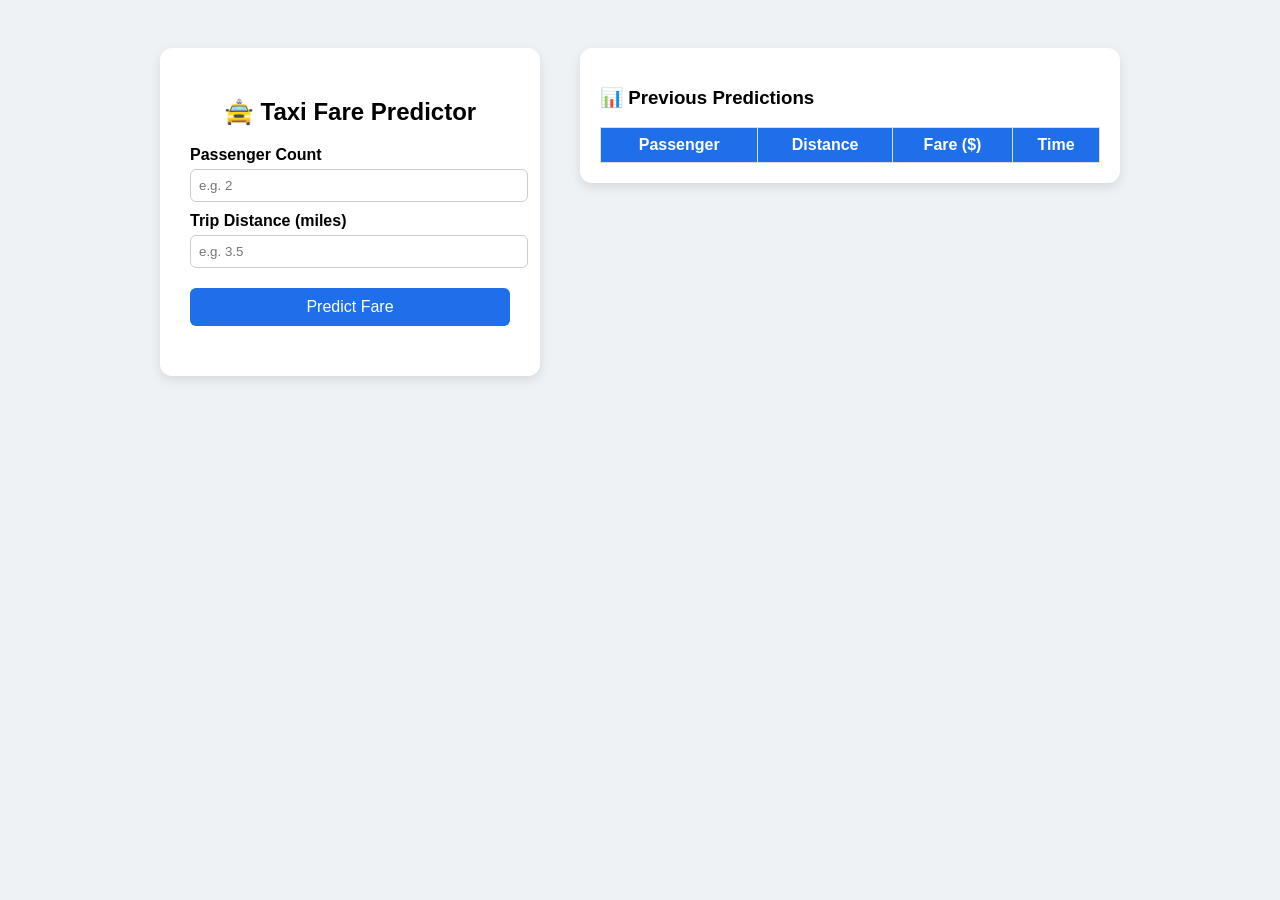
==== templates/index.html @ bf5ef7bc "fix CI/CD indentation + airflow integration" ====
<!DOCTYPE html>
<html lang="en">
<head>
    <meta charset="UTF-8">
    <title>Taxi Fare Predictor</title>

    <style>
        body {
            font-family: Arial, sans-serif;
            background: #eef2f5;
            display: flex;
            justify-content: center;
            align-items: flex-start;
            gap: 40px;
            padding: 40px;
        }

        .card {
            background: white;
            padding: 30px;
            border-radius: 12px;
            width: 320px;
            box-shadow: 0 4px 12px rgba(0,0,0,0.1);
        }

        h2 {
            text-align: center;
        }

        label {
            display: block;
            margin-top: 10px;
            font-weight: bold;
        }

        input {
            width: 100%;
            padding: 8px;
            margin-top: 5px;
            border-radius: 6px;
            border: 1px solid #ccc;
        }

        button {
            margin-top: 20px;
            width: 100%;
            padding: 10px;
            background: #1f6feb;
            color: white;
            border: none;
            border-radius: 6px;
            font-size: 16px;
            cursor: pointer;
        }

        button:hover {
            background: #155ab6;
        }

        #result {
            margin-top: 20px;
            font-size: 18px;
            font-weight: bold;
            text-align: center;
        }

        .table-container {
            background: white;
            padding: 20px;
            border-radius: 12px;
            box-shadow: 0 4px 12px rgba(0,0,0,0.1);
            width: 500px;
        }

        table {
            width: 100%;
            border-collapse: collapse;
        }

        th, td {
            padding: 8px;
            border: 1px solid #ddd;
            text-align: center;
        }

        th {
            background: #1f6feb;
            color: white;
        }
    </style>
</head>

<body>

<!-- LEFT: Predictor -->
<div class="card">
    <h2>🚖 Taxi Fare Predictor</h2>

    <label>Passenger Count</label>
    <input type="number" id="passenger_count" placeholder="e.g. 2">

    <label>Trip Distance (miles)</label>
    <input type="number" id="trip_distance" step="0.1" placeholder="e.g. 3.5">

    <button onclick="predictFare()">Predict Fare</button>

    <div id="result"></div>
</div>

<!-- RIGHT: History Table -->
<div class="table-container">
    <h3>📊 Previous Predictions</h3>

    <table id="historyTable">
        <thead>
            <tr>
                <th>Passenger</th>
                <th>Distance</th>
                <th>Fare ($)</th>
                <th>Time</th>
            </tr>
        </thead>
        <tbody></tbody>
    </table>
</div>

<script>
async function predictFare() {
    const passenger_count = document.getElementById("passenger_count").value;
    const trip_distance = document.getElementById("trip_distance").value;

    if (!passenger_count || !trip_distance) {
        document.getElementById("result").innerText = "⚠️ Please fill all fields";
        return;
    }

    try {
        const response = await fetch("/predict", {
            method: "POST",
            headers: {
                "Content-Type": "application/json"
            },
            body: JSON.stringify({
                passenger_count: parseInt(passenger_count),
                trip_distance: parseFloat(trip_distance)
            })
        });

        const data = await response.json();

        document.getElementById("result").innerText =
            "💰 Predicted Fare: $" + data.predicted_fare.toFixed(2);

        loadHistory();  // ✅ refresh table

    } catch (error) {
        document.getElementById("result").innerText =
            "❌ Error getting prediction";
    }
}

async function loadHistory() {
    const response = await fetch("/history");
    const data = await response.json();

    const tableBody = document.querySelector("#historyTable tbody");
    tableBody.innerHTML = "";

    data.forEach(row => {
        const tr = document.createElement("tr");

        tr.innerHTML = `
            <td>${row.passenger_count}</td>
            <td>${row.trip_distance}</td>
            <td>${row.predicted_fare.toFixed(2)}</td>
            <td>${new Date(row.created_at).toLocaleString()}</td>
        `;

        tableBody.appendChild(tr);
    });
}

// Load history on page load
window.onload = loadHistory;
</script>

</body>
</html>
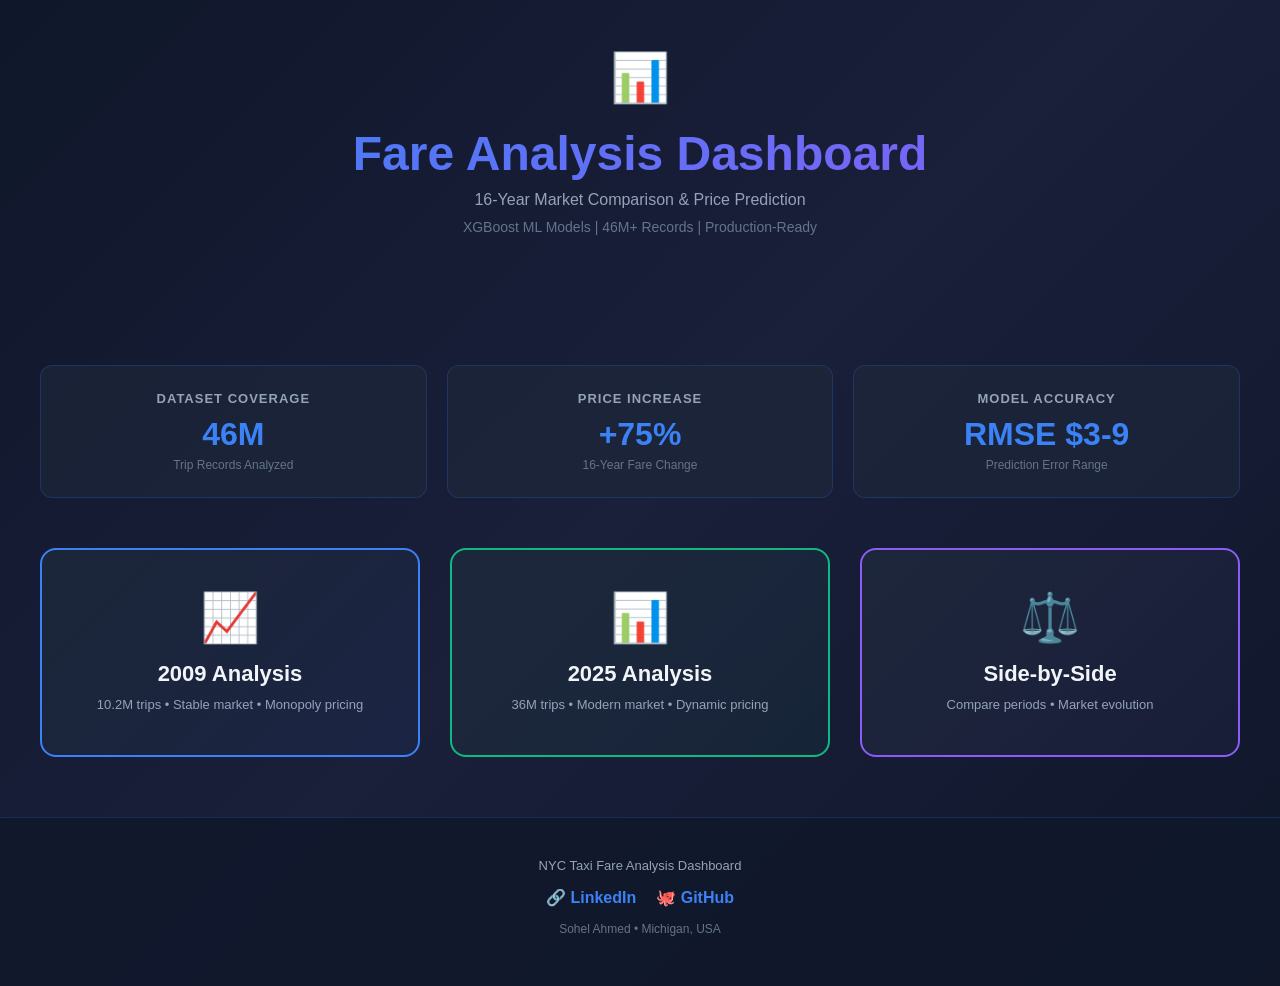
==== commit 04c68ca9: "NYC Taxi Fare Analysis Dashboard - XGBoost, FastAPI, Interactive Charts" ====
--- a/templates/index.html
+++ b/templates/index.html
@@ -2,187 +2,114 @@
 <html lang="en">
 <head>
     <meta charset="UTF-8">
-    <title>Taxi Fare Predictor</title>
-
+    <meta name="viewport" content="width=device-width, initial-scale=1.0">
+    <title>Fare Analysis Dashboard | NYC Taxi</title>
     <style>
+        * {margin: 0; padding: 0; box-sizing: border-box;}
         body {
-            font-family: Arial, sans-serif;
-            background: #eef2f5;
+            font-family: -apple-system, BlinkMacSystemFont, 'Segoe UI', 'Roboto', sans-serif;
+            background: linear-gradient(135deg, #0f172a 0%, #1a1f3a 50%, #0f172a 100%);
+            color: #e2e8f0;
+            min-height: 100vh;
             display: flex;
-            justify-content: center;
-            align-items: flex-start;
-            gap: 40px;
-            padding: 40px;
+            flex-direction: column;
         }
-
-        .card {
-            background: white;
-            padding: 30px;
-            border-radius: 12px;
-            width: 320px;
-            box-shadow: 0 4px 12px rgba(0,0,0,0.1);
-        }
-
-        h2 {
-            text-align: center;
-        }
-
-        label {
-            display: block;
-            margin-top: 10px;
-            font-weight: bold;
-        }
-
-        input {
-            width: 100%;
-            padding: 8px;
-            margin-top: 5px;
-            border-radius: 6px;
-            border: 1px solid #ccc;
-        }
-
-        button {
-            margin-top: 20px;
-            width: 100%;
-            padding: 10px;
-            background: #1f6feb;
-            color: white;
-            border: none;
-            border-radius: 6px;
-            font-size: 16px;
-            cursor: pointer;
-        }
-
-        button:hover {
-            background: #155ab6;
-        }
-
-        #result {
-            margin-top: 20px;
-            font-size: 18px;
-            font-weight: bold;
-            text-align: center;
-        }
-
-        .table-container {
-            background: white;
-            padding: 20px;
-            border-radius: 12px;
-            box-shadow: 0 4px 12px rgba(0,0,0,0.1);
-            width: 500px;
-        }
-
-        table {
-            width: 100%;
-            border-collapse: collapse;
-        }
-
-        th, td {
-            padding: 8px;
-            border: 1px solid #ddd;
-            text-align: center;
-        }
-
-        th {
-            background: #1f6feb;
-            color: white;
+        .content {flex: 1; display: flex; align-items: center; justify-content: center; padding: 20px;}
+        .container {max-width: 1200px; width: 100%;}
+        .header {text-align: center; margin-bottom: 60px; padding: 30px;}
+        .logo {font-size: 48px; margin-bottom: 20px;}
+        .header h1 {font-size: 48px; font-weight: 700; margin-bottom: 10px; background: linear-gradient(135deg, #3b82f6 0%, #8b5cf6 100%); -webkit-background-clip: text; -webkit-text-fill-color: transparent; background-clip: text;}
+        .header p {font-size: 16px; color: #94a3b8; margin-bottom: 10px; font-weight: 500;}
+        .tagline {font-size: 14px; color: #64748b; margin-bottom: 40px;}
+        .stats-overview {display: grid; grid-template-columns: repeat(3, 1fr); gap: 20px; margin-bottom: 50px;}
+        .stat-card {background: rgba(30, 41, 59, 0.6); border: 1px solid rgba(59, 130, 246, 0.2); border-radius: 12px; padding: 25px; text-align: center;}
+        .stat-card h3 {color: #94a3b8; font-size: 13px; text-transform: uppercase; letter-spacing: 1px; margin-bottom: 10px; font-weight: 600;}
+        .stat-value {font-size: 32px; font-weight: 700; color: #3b82f6; margin-bottom: 5px;}
+        .stat-detail {font-size: 12px; color: #64748b;}
+        .buttons-grid {display: grid; grid-template-columns: repeat(auto-fit, minmax(280px, 1fr)); gap: 30px; margin-bottom: 40px;}
+        .nav-button {background: rgba(30, 41, 59, 0.8); border: 2px solid transparent; border-radius: 16px; padding: 40px 30px; cursor: pointer; transition: all 0.3s ease; text-decoration: none; display: flex; flex-direction: column; align-items: center; text-align: center;}
+        .nav-button:hover {transform: translateY(-8px); box-shadow: 0 20px 40px rgba(0, 0, 0, 0.3);}
+        .nav-button.period-2009 {border-color: #3b82f6; background: linear-gradient(135deg, rgba(30, 41, 59, 0.8) 0%, rgba(59, 130, 246, 0.05) 100%);}
+        .nav-button.period-2009:hover {border-color: #60a5fa; background: linear-gradient(135deg, rgba(30, 41, 59, 0.9) 0%, rgba(59, 130, 246, 0.15) 100%); box-shadow: 0 20px 40px rgba(59, 130, 246, 0.2);}
+        .nav-button.period-2025 {border-color: #10b981; background: linear-gradient(135deg, rgba(30, 41, 59, 0.8) 0%, rgba(16, 185, 129, 0.05) 100%);}
+        .nav-button.period-2025:hover {border-color: #34d399; background: linear-gradient(135deg, rgba(30, 41, 59, 0.9) 0%, rgba(16, 185, 129, 0.15) 100%); box-shadow: 0 20px 40px rgba(16, 185, 129, 0.2);}
+        .nav-button.comparison {border-color: #8b5cf6; background: linear-gradient(135deg, rgba(30, 41, 59, 0.8) 0%, rgba(139, 92, 246, 0.05) 100%);}
+        .nav-button.comparison:hover {border-color: #a78bfa; background: linear-gradient(135deg, rgba(30, 41, 59, 0.9) 0%, rgba(139, 92, 246, 0.15) 100%); box-shadow: 0 20px 40px rgba(139, 92, 246, 0.2);}
+        .button-icon {font-size: 48px; margin-bottom: 15px;}
+        .button-title {font-size: 22px; font-weight: 700; margin-bottom: 8px; color: #f1f5f9;}
+        .button-subtitle {font-size: 13px; color: #94a3b8; line-height: 1.5;}
+        .footer {background: rgba(15, 23, 42, 0.8); border-top: 1px solid rgba(59, 130, 246, 0.2); padding: 40px 20px; text-align: center;}
+        .footer-content {max-width: 1200px; margin: 0 auto;}
+        .footer p {color: #94a3b8; font-size: 13px; margin-bottom: 10px;}
+        .footer-links {display: flex; justify-content: center; gap: 20px; flex-wrap: wrap; margin-top: 15px;}
+        .footer-link {color: #3b82f6; text-decoration: none; font-weight: 600; transition: color 0.3s;}
+        .footer-link:hover {color: #60a5fa;}
+        @media (max-width: 768px) {
+            .header h1 {font-size: 32px;}
+            .stats-overview {grid-template-columns: 1fr;}
+            .buttons-grid {grid-template-columns: 1fr;}
         }
     </style>
 </head>
-
 <body>
 
-<!-- LEFT: Predictor -->
-<div class="card">
-    <h2>🚖 Taxi Fare Predictor</h2>
+<div class="content">
+    <div class="container">
+        <div class="header">
+            <div class="logo">📊</div>
+            <h1>Fare Analysis Dashboard</h1>
+            <p>16-Year Market Comparison & Price Prediction</p>
+            <div class="tagline">XGBoost ML Models | 46M+ Records | Production-Ready</div>
+        </div>
 
-    <label>Passenger Count</label>
-    <input type="number" id="passenger_count" placeholder="e.g. 2">
+        <div class="stats-overview">
+            <div class="stat-card">
+                <h3>Dataset Coverage</h3>
+                <div class="stat-value">46M</div>
+                <div class="stat-detail">Trip Records Analyzed</div>
+            </div>
+            <div class="stat-card">
+                <h3>Price Increase</h3>
+                <div class="stat-value">+75%</div>
+                <div class="stat-detail">16-Year Fare Change</div>
+            </div>
+            <div class="stat-card">
+                <h3>Model Accuracy</h3>
+                <div class="stat-value">RMSE $3-9</div>
+                <div class="stat-detail">Prediction Error Range</div>
+            </div>
+        </div>
 
-    <label>Trip Distance (miles)</label>
-    <input type="number" id="trip_distance" step="0.1" placeholder="e.g. 3.5">
-
-    <button onclick="predictFare()">Predict Fare</button>
-
-    <div id="result"></div>
+        <div class="buttons-grid">
+            <a href="/2009" class="nav-button period-2009">
+                <div class="button-icon">📈</div>
+                <div class="button-title">2009 Analysis</div>
+                <div class="button-subtitle">10.2M trips • Stable market • Monopoly pricing</div>
+            </a>
+            <a href="/2025" class="nav-button period-2025">
+                <div class="button-icon">📊</div>
+                <div class="button-title">2025 Analysis</div>
+                <div class="button-subtitle">36M trips • Modern market • Dynamic pricing</div>
+            </a>
+            <a href="/comparison" class="nav-button comparison">
+                <div class="button-icon">⚖️</div>
+                <div class="button-title">Side-by-Side</div>
+                <div class="button-subtitle">Compare periods • Market evolution</div>
+            </a>
+        </div>
+    </div>
 </div>
 
-<!-- RIGHT: History Table -->
-<div class="table-container">
-    <h3>📊 Previous Predictions</h3>
-
-    <table id="historyTable">
-        <thead>
-            <tr>
-                <th>Passenger</th>
-                <th>Distance</th>
-                <th>Fare ($)</th>
-                <th>Time</th>
-            </tr>
-        </thead>
-        <tbody></tbody>
-    </table>
+<div class="footer">
+    <div class="footer-content">
+        <p>NYC Taxi Fare Analysis Dashboard</p>
+        <div class="footer-links">
+            <a href="https://linkedin.com/in/sohelcu06" class="footer-link" target="_blank">🔗 LinkedIn</a>
+            <a href="https://github.com/sohel10" class="footer-link" target="_blank">🐙 GitHub</a>
+        </div>
+        <p style="margin-top: 15px; color: #64748b; font-size: 12px;">Sohel Ahmed • Michigan, USA</p>
+    </div>
 </div>
 
-<script>
-async function predictFare() {
-    const passenger_count = document.getElementById("passenger_count").value;
-    const trip_distance = document.getElementById("trip_distance").value;
-
-    if (!passenger_count || !trip_distance) {
-        document.getElementById("result").innerText = "⚠️ Please fill all fields";
-        return;
-    }
-
-    try {
-        const response = await fetch("/predict", {
-            method: "POST",
-            headers: {
-                "Content-Type": "application/json"
-            },
-            body: JSON.stringify({
-                passenger_count: parseInt(passenger_count),
-                trip_distance: parseFloat(trip_distance)
-            })
-        });
-
-        const data = await response.json();
-
-        document.getElementById("result").innerText =
-            "💰 Predicted Fare: $" + data.predicted_fare.toFixed(2);
-
-        loadHistory();  // ✅ refresh table
-
-    } catch (error) {
-        document.getElementById("result").innerText =
-            "❌ Error getting prediction";
-    }
-}
-
-async function loadHistory() {
-    const response = await fetch("/history");
-    const data = await response.json();
-
-    const tableBody = document.querySelector("#historyTable tbody");
-    tableBody.innerHTML = "";
-
-    data.forEach(row => {
-        const tr = document.createElement("tr");
-
-        tr.innerHTML = `
-            <td>${row.passenger_count}</td>
-            <td>${row.trip_distance}</td>
-            <td>${row.predicted_fare.toFixed(2)}</td>
-            <td>${new Date(row.created_at).toLocaleString()}</td>
-        `;
-
-        tableBody.appendChild(tr);
-    });
-}
-
-// Load history on page load
-window.onload = loadHistory;
-</script>
-
 </body>
-</html>+</html>
